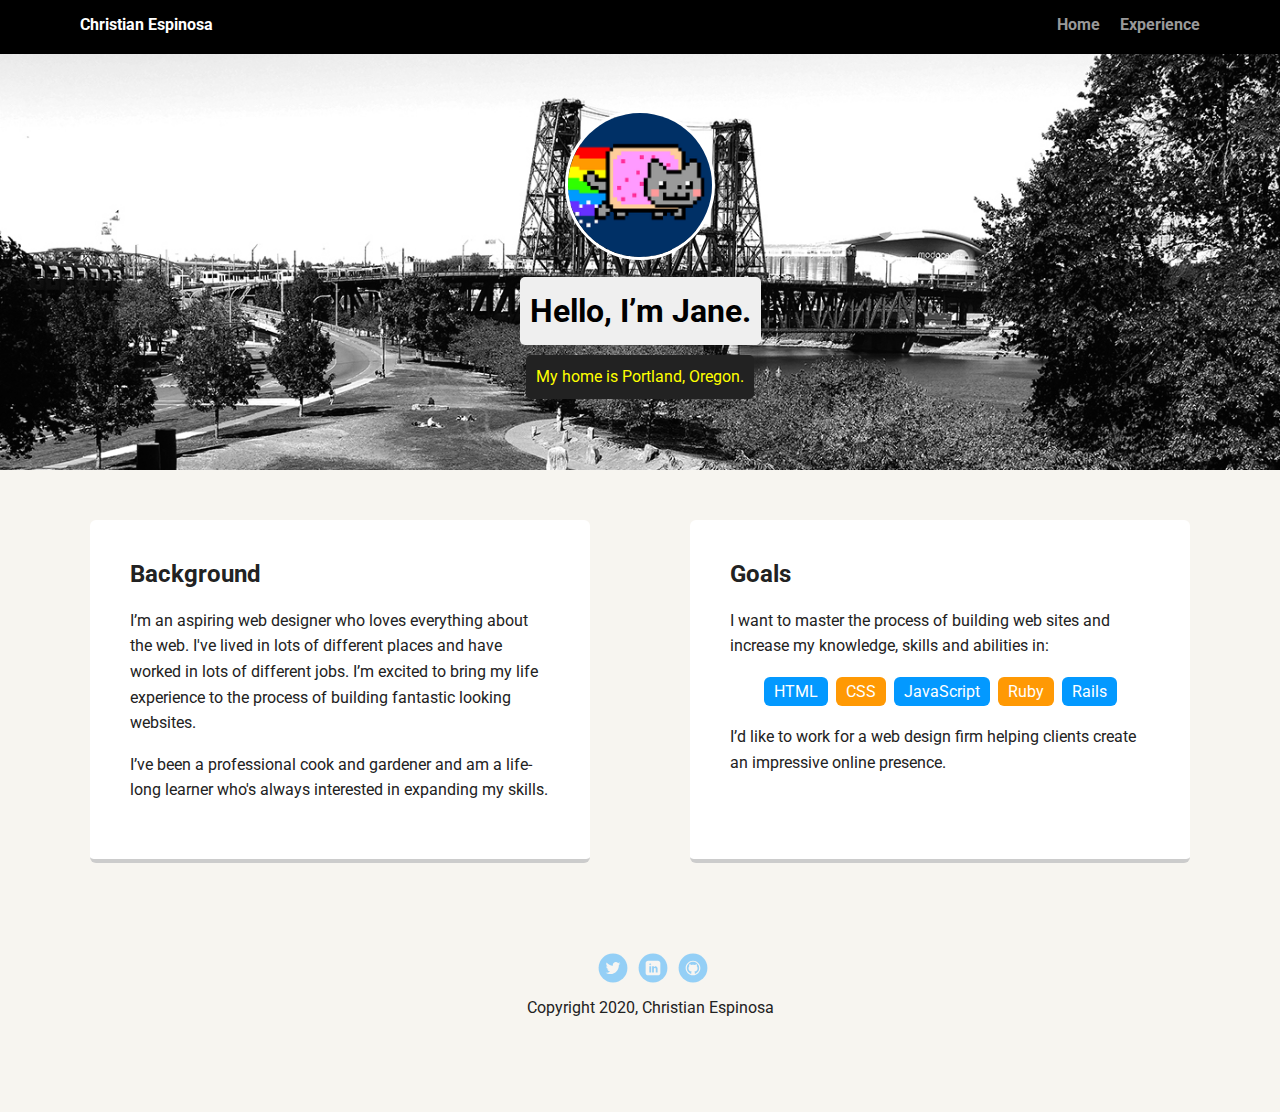
==== index.html @ 3de15e0a "Changed Jane Smith's name to mine" ====
<!doctype html>
<html lang="en">
<head>
  <meta charset="utf-8">
  <title>Christian Espinosa's Profile</title>
  <meta name="viewport" content="width=device-width, initial-scale=1.0">
  <link rel="stylesheet" href="styles.css">
  <link href="https://fonts.googleapis.com/css?family=Muli%7CRoboto:400,300,500,700,900" rel="stylesheet"></head>
  <body>

    <div class="main-nav">
        <ul class="nav">
          <li class="name">Christian Espinosa</li>
          <li><a href="#">Home</a></li>
          <li><a href="#">Experience</a></li>
        </ul>
    </div>

    <header>
      <img src="images/me.png" alt="Drawing of Jane Smith" class="profile-image">
      <h1 class="tag name">Hello, I’m Jane.</h1>
      <p class="tag location">My home is Portland, Oregon.</p>
    </header>

    <main class="flex">
      <div class="card">
        <h2>Background</h2>
        <p>I’m an aspiring web designer who loves everything about the web. I've lived in lots of different places and have worked in lots of different jobs. I’m excited to bring my life experience to the process of building fantastic looking websites.</p>
        <p>I’ve been a professional cook and gardener and am a life-long learner who's always interested in expanding my skills.</p>
      </div> 

      <div class="card">
        <h2>Goals</h2>
        <p>I want to master the process of building web sites and increase my knowledge, skills and abilities in:</p>
        <ul class="skills">
          <li>HTML</li>
          <li>CSS</li>
          <li>JavaScript</li>
          <li>Ruby</li>
          <li>Rails</li>
        </ul>
        <p>I’d like to work for a web design firm helping clients create an impressive online presence.</p>
      </div> 

    </main>
    <footer>
      <ul>
        <li><a href="#" class="social twitter">Twitter</a></li>
        <li><a href="#" class="social linkedin">LinkedIn</a></li>
        <li><a href="#" class="social github">Github</a></li>
      </ul>
      <p class="copyright">Copyright 2020, Christian Espinosa</p>
    </footer>
  </body>
  </html>
---- styles.css ----
/* Global Layout Set-up */
* { 
  box-sizing: border-box;
}
  
body {
  margin: 0;
  padding: 0;
  text-align: center;
  font-family: 'Roboto', sans-serif;
  color: #222;
  background: #f7f5f0;
}
/* Link Styles */

a {
  text-decoration: none;
  color: #999;
}
a:hover {
  color: #6633ff;
}

/* Section Styles */

.main-nav {
  width: 100%;
  background: black;
  min-height: 30px;
  padding: 10px;
  position: fixed;
  text-align: center;
}
.nav {
  display: flex;
  justify-content: space-around;
  font-weight: 700;
  list-style-type: none;
  margin: 0 auto;
  padding: 0;
}

.nav .name {
    display: block;
    margin-right: auto;
    color: white;
}
.nav li {
  padding: 5px 10px 10px 10px;
}
.nav a {
  transition: all .5s;
}
.nav a:hover {
  color: white
}

header {
  text-align: center;
  background: url('images/portland.jpg') no-repeat top center ;
  background-size: cover;
  overflow: hidden;
  padding-top: 60px;
}
header {
  line-height: 1.5;
}
header .profile-image {
  margin-top: 50px;
  width: 150px;
  height: 150px;
  border-radius: 50%;
  border: 3px solid white;
  transition: all .5s;
}
header .profile-image:hover {
  transform: scale(1.2) rotate(5deg);
}
.tag {
  background-color: #efefef;
  color: black;
  padding: 10px;
  border-radius: 5px;
  display: table;
  margin: 10px auto;
} 
.location {
  background-color: #222;
  color: yellow;
}
.card {
  margin: 30px;
  padding: 20px 40px 40px;
  max-width: 500px;
  text-align: left;
  background: #fff;
  border-bottom: 4px solid #ccc;
  border-radius: 6px;
  transition: all .5s;
}
.card:hover {
  border-color: #ff99ff;
}

ul.skills {
  padding: 0;
  text-align: center;
}

.skills li {
  border-radius: 6px;
  display: inline-block;
  background: #ff9904;
  color: white;
  padding: 5px 10px;
  margin: 2px;
}

.skills li:nth-child(odd) {
  background: #0399ff;
}

footer {
  width: 100%;
  min-height: 30px;
  padding: 20px 0 40px 20px;
}

footer .copyright {
  top: -8px;
  font-size: .75em;
}

footer ul {
  list-style-type: none;
  margin: 0;
  padding: 0;
}

footer ul li {
  display: inline-block;
}

a.social {
  display: inline-block;
  text-indent: -9999px;
  margin-left: 5px;
  width: 30px;
  height: 30px;
  background-size: 30px 30px;
  opacity: .4;
  transition: all .5s;
}
a.twitter {
  background-image: url(images/twitter.svg);
}
a.linkedin {
  background-image: url(images/linkedin.svg);
}
a.github {
  background-image: url(images/github.svg);
}
a.social:hover {
  opacity: 1;
}
.clearfix {
  clear: both;
}

/* Styles for larger screens */
@media screen and (min-width: 720px) {
  
  .flex {
      display: -ms-flexbox;      /* TWEENER - IE 10 */
      display: flex; 
      max-width: 1200px;
      -ms-flex-pack: distribute;
      justify-content: space-around;
      margin: 0 auto;
  }

  header {
    min-height: 470px;
  }

  .nav {
    max-width: 1200px;
    padding: 0 30px;
  }


  main {
    padding-top: 20px;
  }

  main p {
    line-height: 1.6em;
  }

  footer {
    font-size: 1.3em;
    max-width: 1200px;
    margin: 40px auto;
  }

}
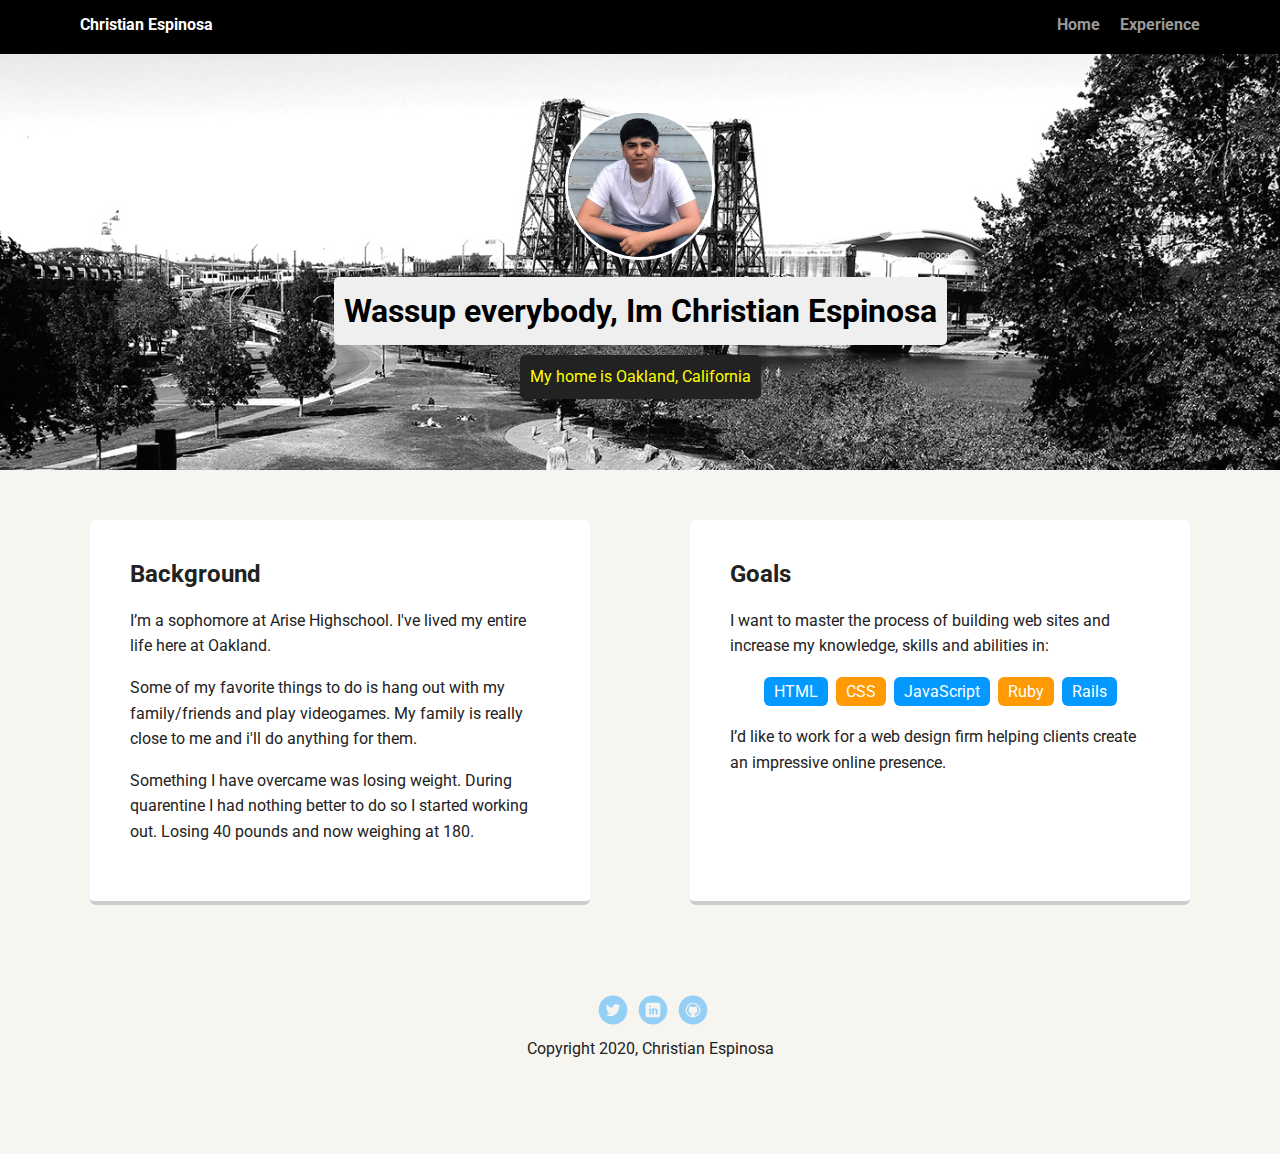
==== commit 87d7980a: "added background" ====
--- a/index.html
+++ b/index.html
@@ -17,16 +17,17 @@
     </div>
 
     <header>
-      <img src="images/me.png" alt="Drawing of Jane Smith" class="profile-image">
-      <h1 class="tag name">Hello, I’m Jane.</h1>
-      <p class="tag location">My home is Portland, Oregon.</p>
+      <img src="images/Christian.jpg" alt="Picture Of Christian Espinosa" class="profile-image">
+      <h1 class="tag name">Wassup everybody, Im Christian Espinosa</h1>
+      <p class="tag location">My home is Oakland, California</p>
     </header>
 
     <main class="flex">
       <div class="card">
         <h2>Background</h2>
-        <p>I’m an aspiring web designer who loves everything about the web. I've lived in lots of different places and have worked in lots of different jobs. I’m excited to bring my life experience to the process of building fantastic looking websites.</p>
-        <p>I’ve been a professional cook and gardener and am a life-long learner who's always interested in expanding my skills.</p>
+        <p>I’m a sophomore at Arise Highschool. I've lived my entire life here at Oakland.</p>
+        <p>Some of my favorite things to do is hang out with my family/friends and play videogames. My family is really close to me and i'll do anything for them.</p>
+        <p>Something I have overcame was losing weight. During quarentine I had nothing better to do so I started working out. Losing 40 pounds and now weighing at 180.</p>
       </div> 
 
       <div class="card">
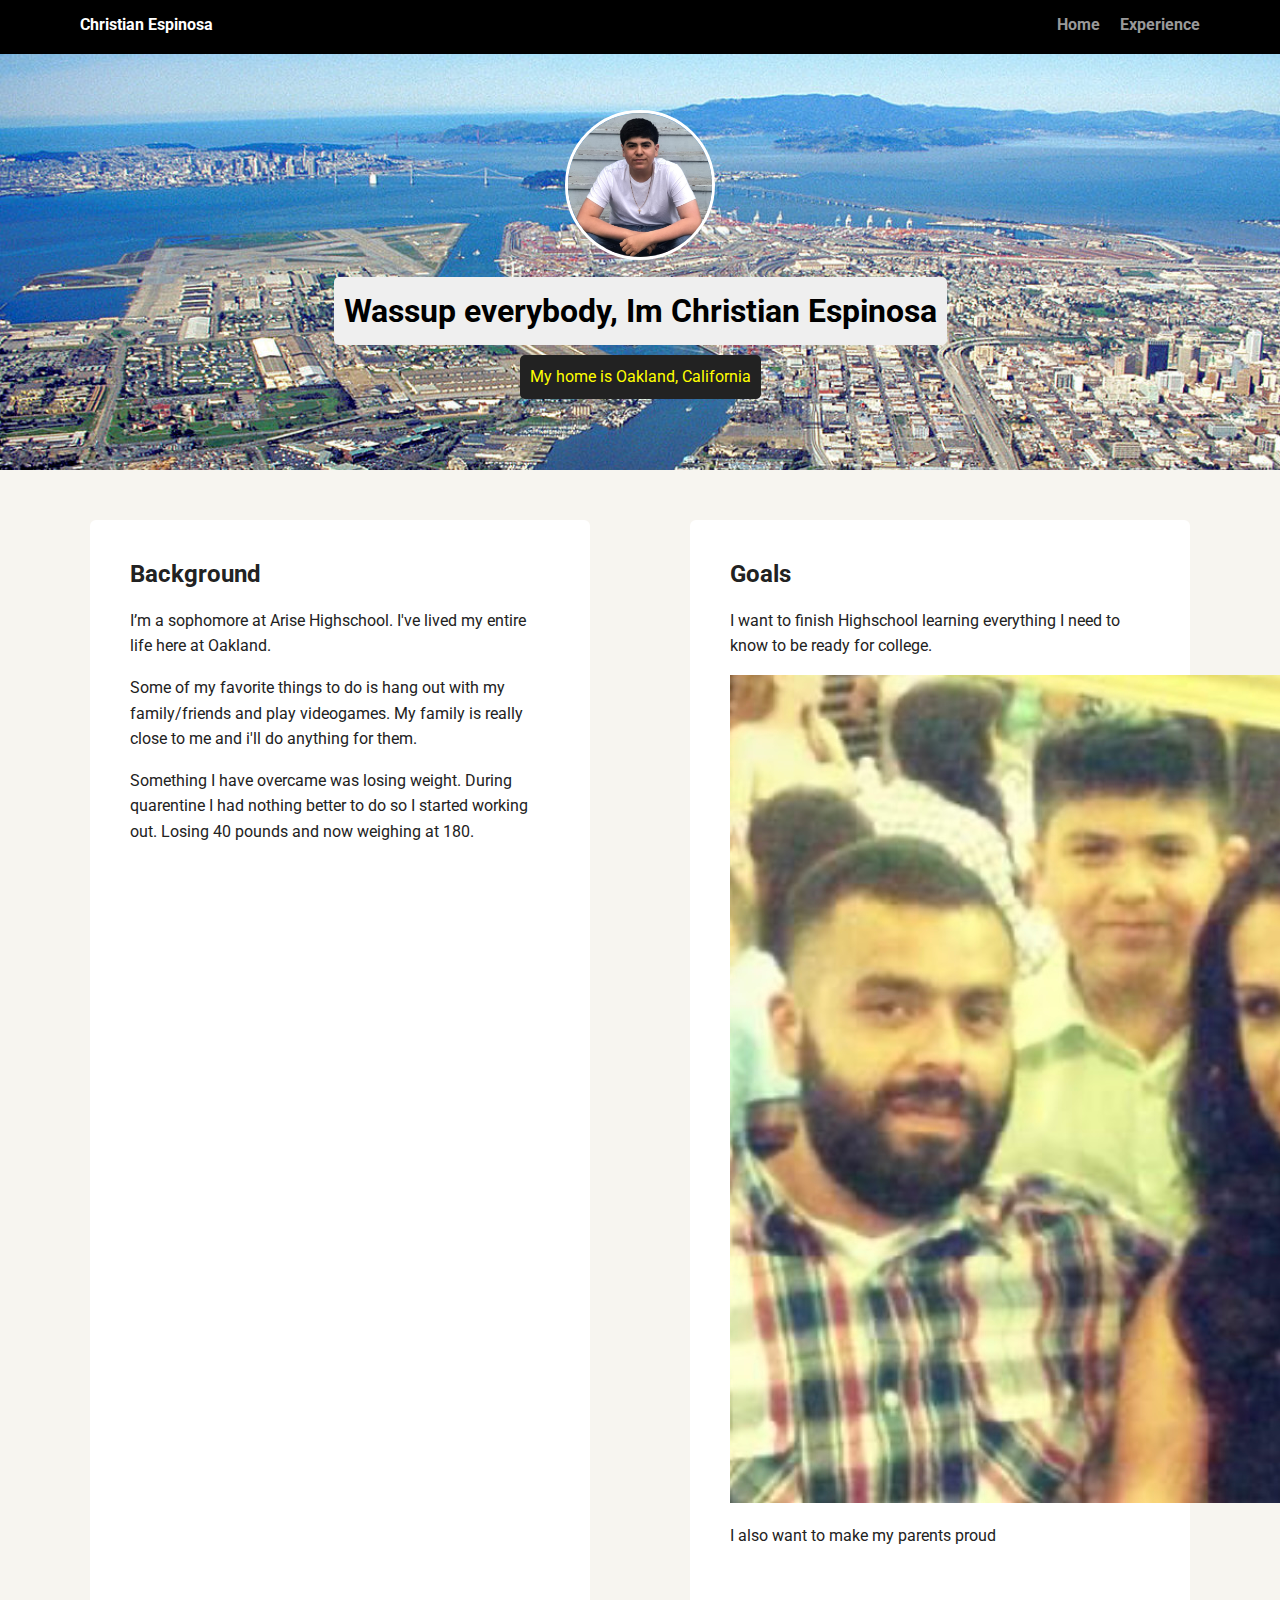
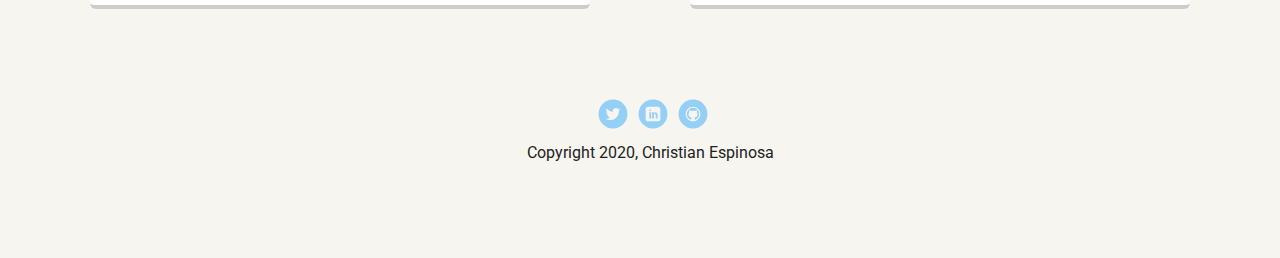
==== commit 32654e61: "added changes to css and index" ====
--- a/index.html
+++ b/index.html
@@ -32,15 +32,10 @@
 
       <div class="card">
         <h2>Goals</h2>
-        <p>I want to master the process of building web sites and increase my knowledge, skills and abilities in:</p>
-        <ul class="skills">
-          <li>HTML</li>
-          <li>CSS</li>
-          <li>JavaScript</li>
-          <li>Ruby</li>
-          <li>Rails</li>
-        </ul>
-        <p>I’d like to work for a web design firm helping clients create an impressive online presence.</p>
+        <p>I want to finish Highschool learning everything I need to know to be ready for college.</p>
+        
+          <img src="images/Family.JPG" alt="Picture Of Christian and His Family" class="Family">
+         <p>I also want to make my parents proud</p>
       </div> 
 
     </main>
--- a/styles.css
+++ b/styles.css
@@ -57,7 +57,7 @@
 
 header {
   text-align: center;
-  background: url('images/portland.jpg') no-repeat top center ;
+  background: url('images/Oakland.JPG') no-repeat top center ;
   background-size: cover;
   overflow: hidden;
   padding-top: 60px;
@@ -74,7 +74,7 @@
   transition: all .5s;
 }
 header .profile-image:hover {
-  transform: scale(1.2) rotate(5deg);
+  transform: scale(1.5) rotate(360deg);
 }
 .tag {
   background-color: #efefef;
@@ -99,26 +99,10 @@
   transition: all .5s;
 }
 .card:hover {
-  border-color: #ff99ff;
+  border-color: hsl(204, 100%, 80%);
 }
 
-ul.skills {
-  padding: 0;
-  text-align: center;
-}
 
-.skills li {
-  border-radius: 6px;
-  display: inline-block;
-  background: #ff9904;
-  color: white;
-  padding: 5px 10px;
-  margin: 2px;
-}
-
-.skills li:nth-child(odd) {
-  background: #0399ff;
-}
 
 footer {
   width: 100%;
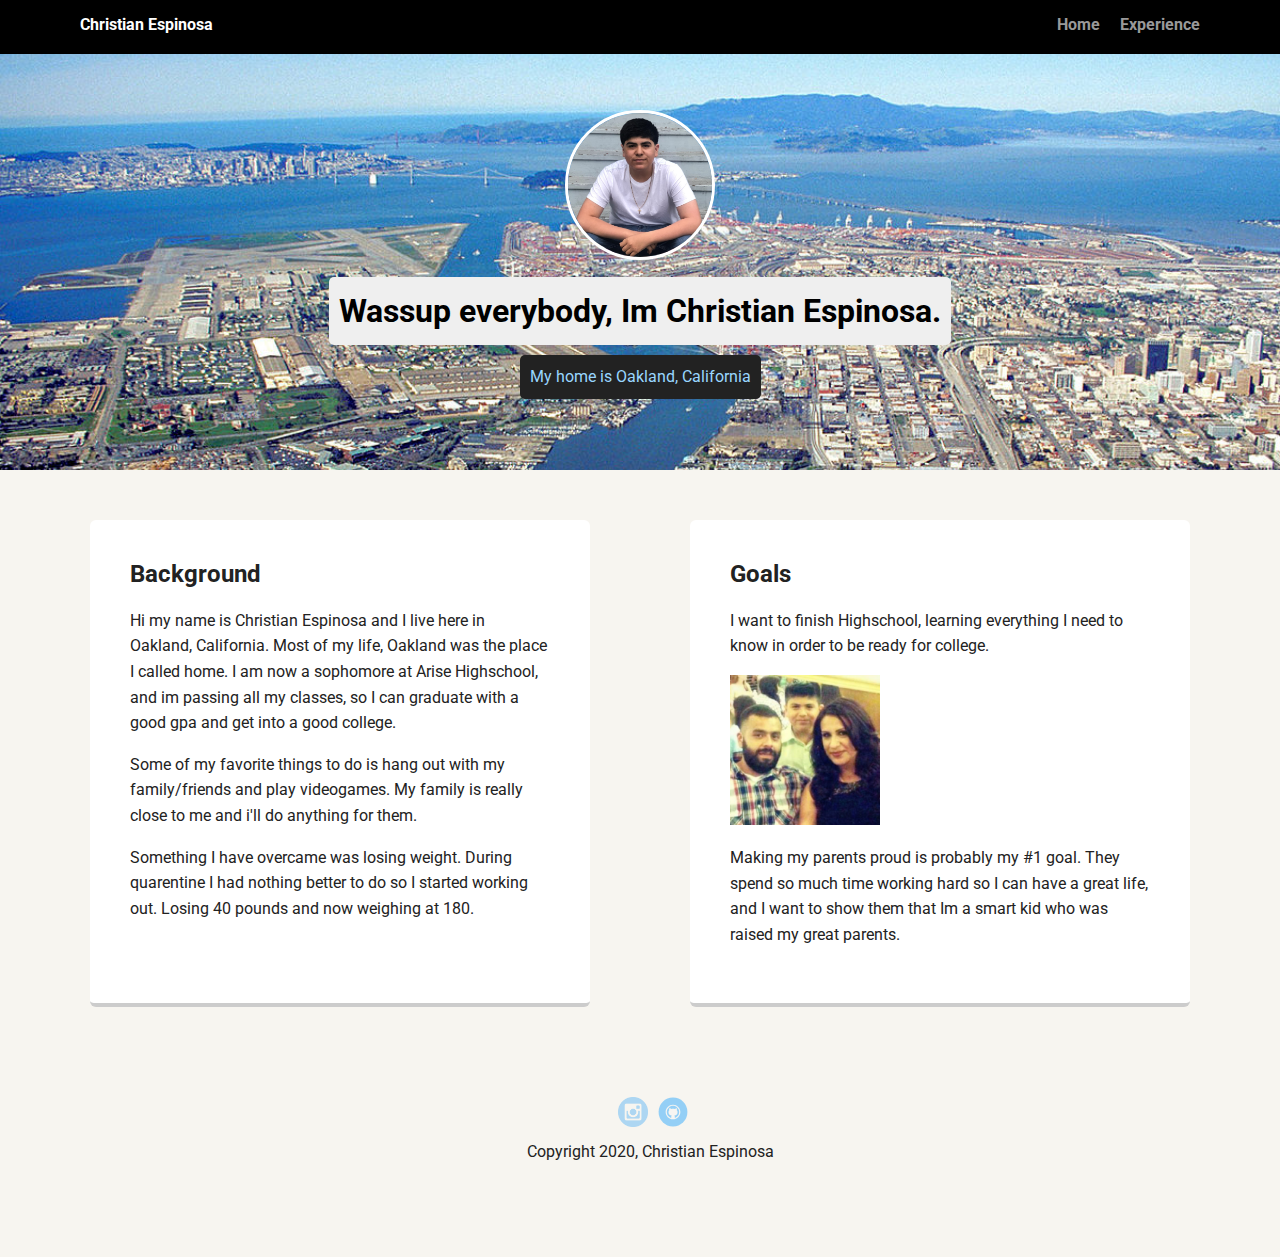
==== commit a2609280: "Add more design and text to my website" ====
--- a/index.html
+++ b/index.html
@@ -18,32 +18,31 @@
 
     <header>
       <img src="images/Christian.jpg" alt="Picture Of Christian Espinosa" class="profile-image">
-      <h1 class="tag name">Wassup everybody, Im Christian Espinosa</h1>
+      <h1 class="tag name">Wassup everybody, Im Christian Espinosa.</h1>
       <p class="tag location">My home is Oakland, California</p>
     </header>
 
     <main class="flex">
       <div class="card">
         <h2>Background</h2>
-        <p>I’m a sophomore at Arise Highschool. I've lived my entire life here at Oakland.</p>
+        <p>Hi my name is Christian Espinosa and I live here in Oakland, California. Most of my life, Oakland was the place I called home. I am now a sophomore at Arise Highschool, and im passing all my classes, so I can graduate with a good gpa and get into a good college. </p>
         <p>Some of my favorite things to do is hang out with my family/friends and play videogames. My family is really close to me and i'll do anything for them.</p>
         <p>Something I have overcame was losing weight. During quarentine I had nothing better to do so I started working out. Losing 40 pounds and now weighing at 180.</p>
       </div> 
 
       <div class="card">
         <h2>Goals</h2>
-        <p>I want to finish Highschool learning everything I need to know to be ready for college.</p>
+        <p>I want to finish Highschool, learning everything I need to know in order to be ready for college.</p>
         
-          <img src="images/Family.JPG" alt="Picture Of Christian and His Family" class="Family">
-         <p>I also want to make my parents proud</p>
+          <img src="images/Family.JPG" alt="Picture Of Christian and His Family" class="family">
+         <p>Making my parents proud is probably my #1 goal. They spend so much time working hard so I can have a great life, and I want to show them that Im a smart kid who was raised my great parents.</p>
       </div> 
 
     </main>
     <footer>
       <ul>
-        <li><a href="#" class="social twitter">Twitter</a></li>
-        <li><a href="#" class="social linkedin">LinkedIn</a></li>
-        <li><a href="#" class="social github">Github</a></li>
+        <li><a href="https://www.instagram.com/christian.out.here.vibin/" target="_blank" class="social instagram">Instagram</a></li>
+         <li><a href="https://github.com/ChristianE125" target="_blank" class="social github">Github</a></li>
       </ul>
       <p class="copyright">Copyright 2020, Christian Espinosa</p>
     </footer>
--- a/styles.css
+++ b/styles.css
@@ -86,7 +86,7 @@
 } 
 .location {
   background-color: #222;
-  color: yellow;
+  color: hsl(204, 100%, 80%);
 }
 .card {
   margin: 30px;
@@ -135,12 +135,10 @@
   opacity: .4;
   transition: all .5s;
 }
-a.twitter {
-  background-image: url(images/twitter.svg);
+a.instagram {
+  background-image: url(images/instagram.png);
 }
-a.linkedin {
-  background-image: url(images/linkedin.svg);
-}
+
 a.github {
   background-image: url(images/github.svg);
 }
@@ -150,7 +148,10 @@
 .clearfix {
   clear: both;
 }
-
+.family {
+  width: 150px;
+  height: 150px;
+}
 /* Styles for larger screens */
 @media screen and (min-width: 720px) {
   
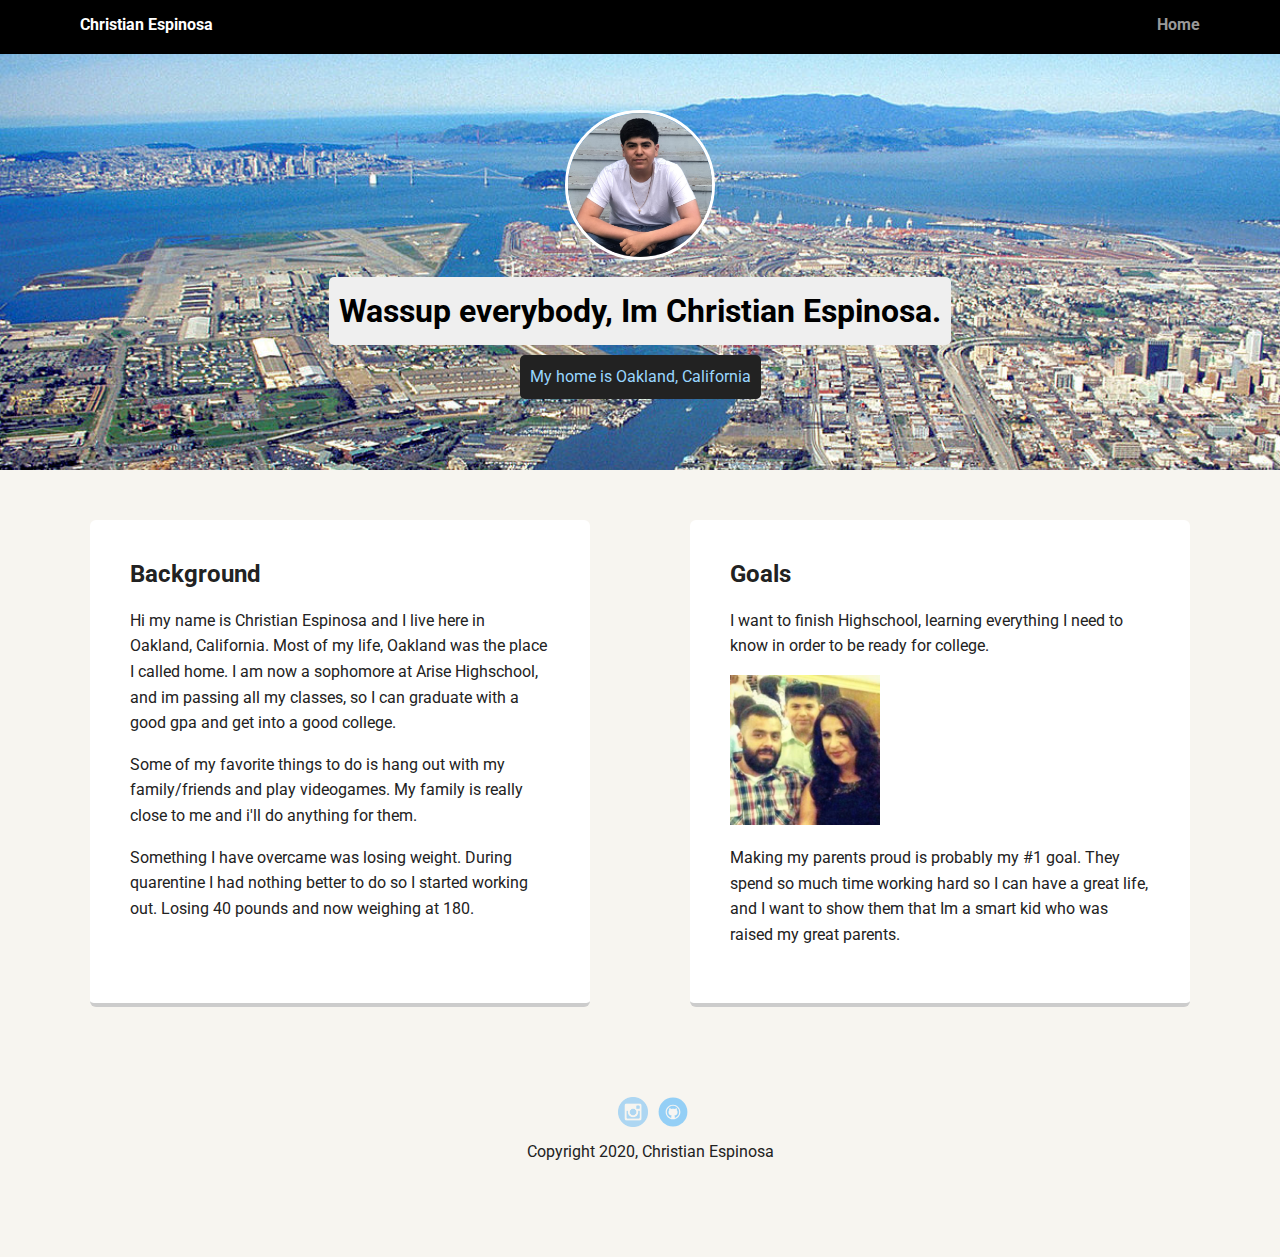
==== commit 6d28f065: "took off useless code" ====
--- a/index.html
+++ b/index.html
@@ -12,7 +12,6 @@
         <ul class="nav">
           <li class="name">Christian Espinosa</li>
           <li><a href="#">Home</a></li>
-          <li><a href="#">Experience</a></li>
         </ul>
     </div>
 
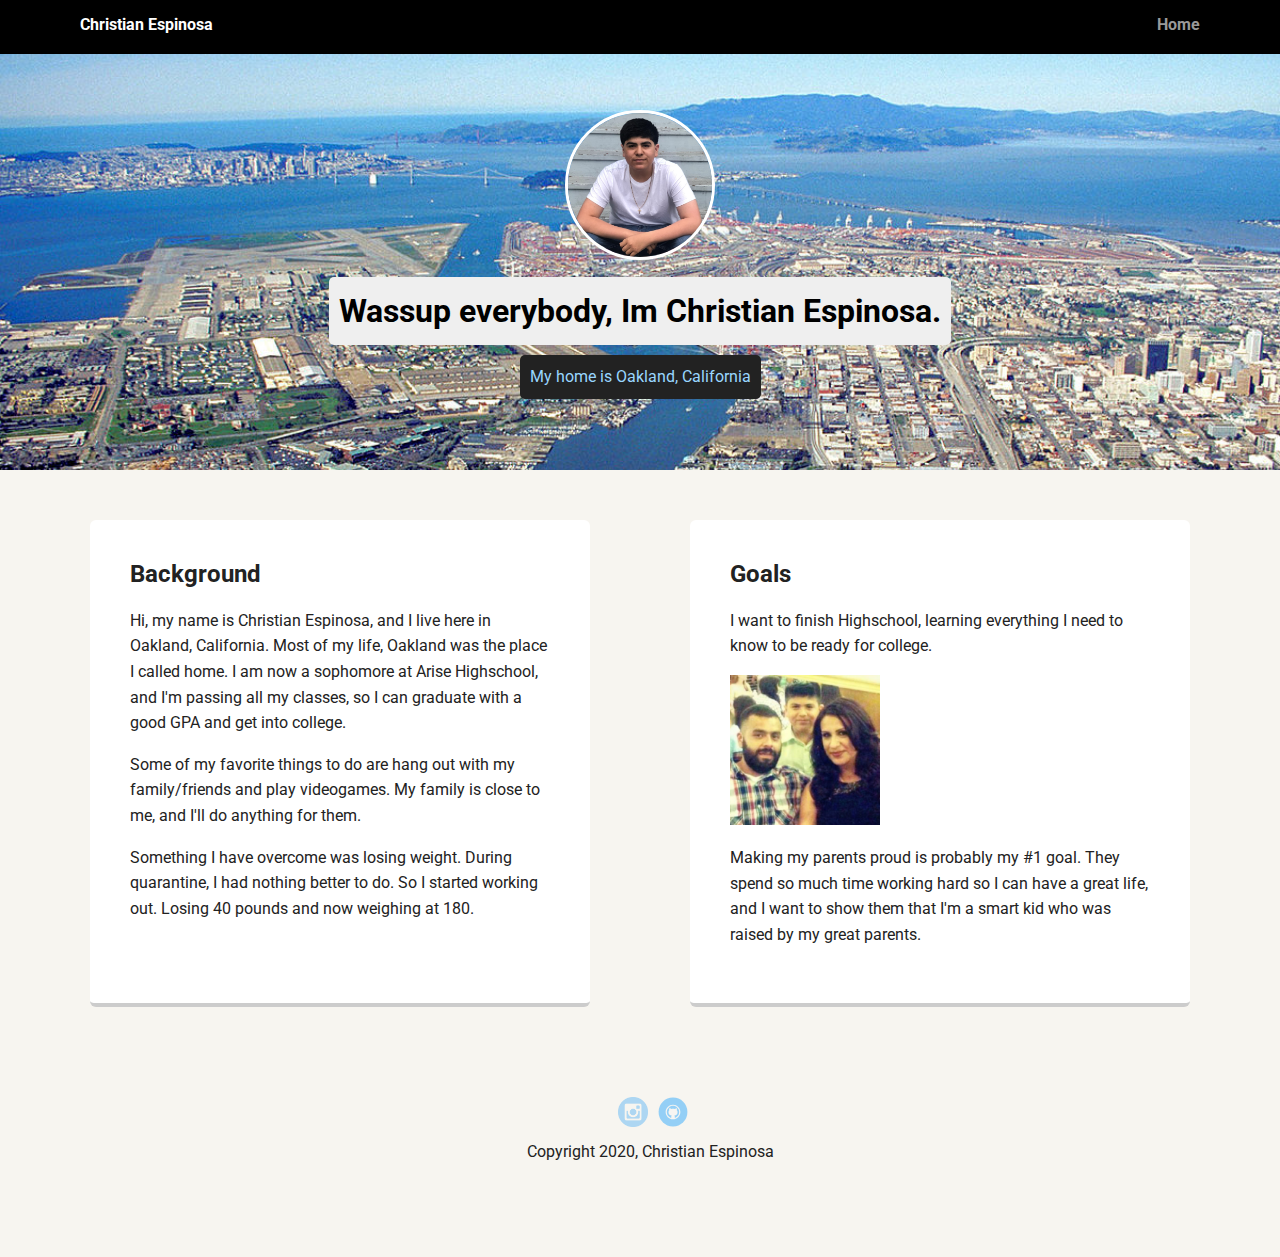
==== commit 531e7523: "fixed my text in gramarly" ====
--- a/index.html
+++ b/index.html
@@ -24,17 +24,17 @@
     <main class="flex">
       <div class="card">
         <h2>Background</h2>
-        <p>Hi my name is Christian Espinosa and I live here in Oakland, California. Most of my life, Oakland was the place I called home. I am now a sophomore at Arise Highschool, and im passing all my classes, so I can graduate with a good gpa and get into a good college. </p>
-        <p>Some of my favorite things to do is hang out with my family/friends and play videogames. My family is really close to me and i'll do anything for them.</p>
-        <p>Something I have overcame was losing weight. During quarentine I had nothing better to do so I started working out. Losing 40 pounds and now weighing at 180.</p>
+        <p>Hi, my name is Christian Espinosa, and I live here in Oakland, California. Most of my life, Oakland was the place I called home. I am now a sophomore at Arise Highschool, and I'm passing all my classes, so I can graduate with a good GPA and get into college.</p>
+        <p>Some of my favorite things to do are hang out with my family/friends and play videogames. My family is close to me, and I'll do anything for them.</p>
+        <p>Something I have overcome was losing weight. During quarantine, I had nothing better to do. So I started working out. Losing 40 pounds and now weighing at 180.</p>
       </div> 
 
       <div class="card">
         <h2>Goals</h2>
-        <p>I want to finish Highschool, learning everything I need to know in order to be ready for college.</p>
+        <p>I want to finish Highschool, learning everything I need to know to be ready for college.</p>
         
           <img src="images/Family.JPG" alt="Picture Of Christian and His Family" class="family">
-         <p>Making my parents proud is probably my #1 goal. They spend so much time working hard so I can have a great life, and I want to show them that Im a smart kid who was raised my great parents.</p>
+         <p>Making my parents proud is probably my #1 goal. They spend so much time working hard so I can have a great life, and I want to show them that I'm a smart kid who was raised by my great parents.</p>
       </div> 
 
     </main>
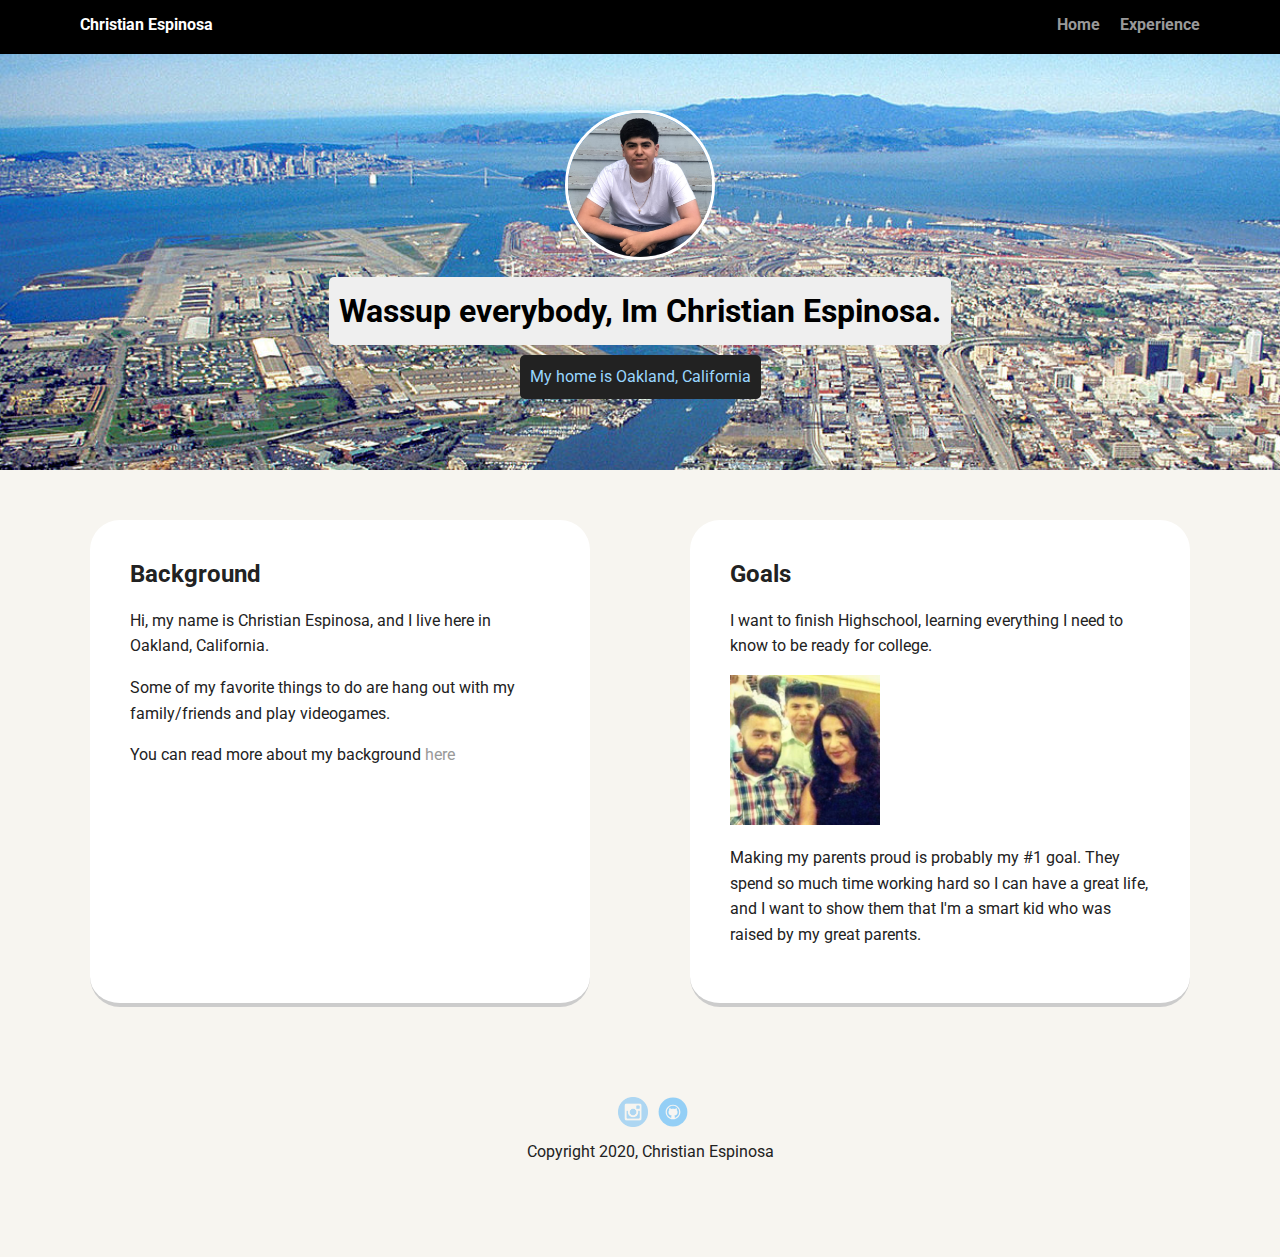
==== commit 7e11edaf: "made a new css and html file. Edited the new html file" ====
--- a/index.html
+++ b/index.html
@@ -12,6 +12,7 @@
         <ul class="nav">
           <li class="name">Christian Espinosa</li>
           <li><a href="#">Home</a></li>
+          <li><a href="#">Experience</a></li>
         </ul>
     </div>
 
@@ -24,9 +25,9 @@
     <main class="flex">
       <div class="card">
         <h2>Background</h2>
-        <p>Hi, my name is Christian Espinosa, and I live here in Oakland, California. Most of my life, Oakland was the place I called home. I am now a sophomore at Arise Highschool, and I'm passing all my classes, so I can graduate with a good GPA and get into college.</p>
-        <p>Some of my favorite things to do are hang out with my family/friends and play videogames. My family is close to me, and I'll do anything for them.</p>
-        <p>Something I have overcome was losing weight. During quarantine, I had nothing better to do. So I started working out. Losing 40 pounds and now weighing at 180.</p>
+        <p>Hi, my name is Christian Espinosa, and I live here in Oakland, California.</p>
+        <p>Some of my favorite things to do are hang out with my family/friends and play videogames.</p>
+        <p>You can read more about my background<a href="about.html"> here</a></p>
       </div> 
 
       <div class="card">
--- a/styles.css
+++ b/styles.css
@@ -95,7 +95,7 @@
   text-align: left;
   background: #fff;
   border-bottom: 4px solid #ccc;
-  border-radius: 6px;
+  border-radius: 30px;
   transition: all .5s;
 }
 .card:hover {
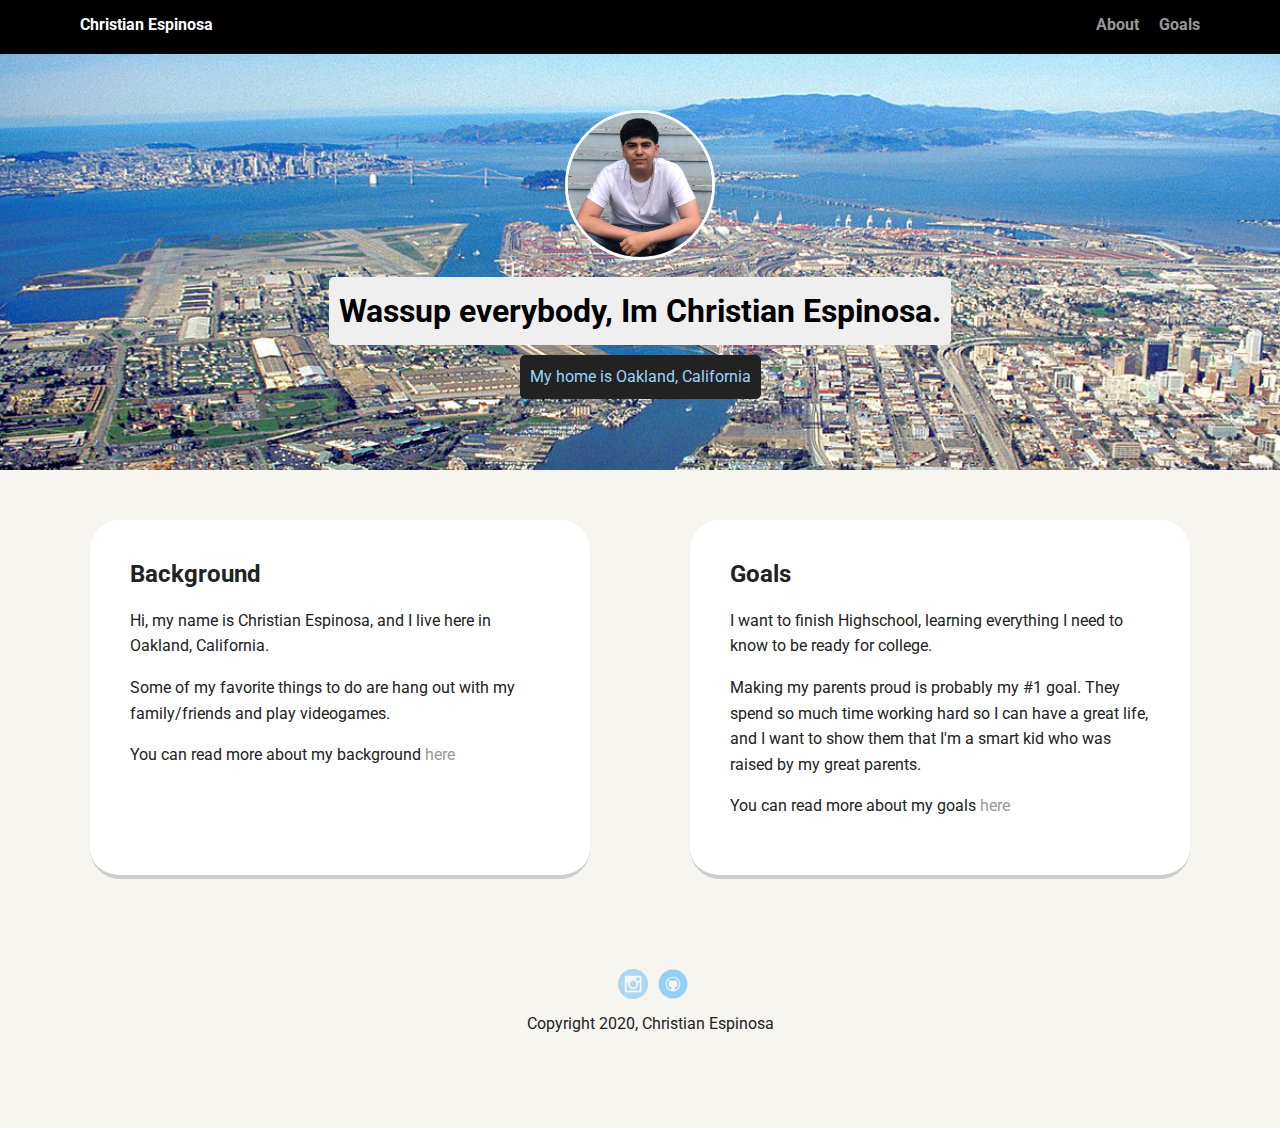
==== commit 75c4608b: "Made a new html and css file, added pictures to folder, added text for new files" ====
--- a/index.html
+++ b/index.html
@@ -11,8 +11,8 @@
     <div class="main-nav">
         <ul class="nav">
           <li class="name">Christian Espinosa</li>
-          <li><a href="#">Home</a></li>
-          <li><a href="#">Experience</a></li>
+          <li><a href="about.html">About</a></li>
+          <li><a href="goals.html">Goals</a></li>
         </ul>
     </div>
 
@@ -33,9 +33,8 @@
       <div class="card">
         <h2>Goals</h2>
         <p>I want to finish Highschool, learning everything I need to know to be ready for college.</p>
-        
-          <img src="images/Family.JPG" alt="Picture Of Christian and His Family" class="family">
          <p>Making my parents proud is probably my #1 goal. They spend so much time working hard so I can have a great life, and I want to show them that I'm a smart kid who was raised by my great parents.</p>
+         <p>You can read more about my goals<a href="goals.html"> here</a></p>
       </div> 
 
     </main>
